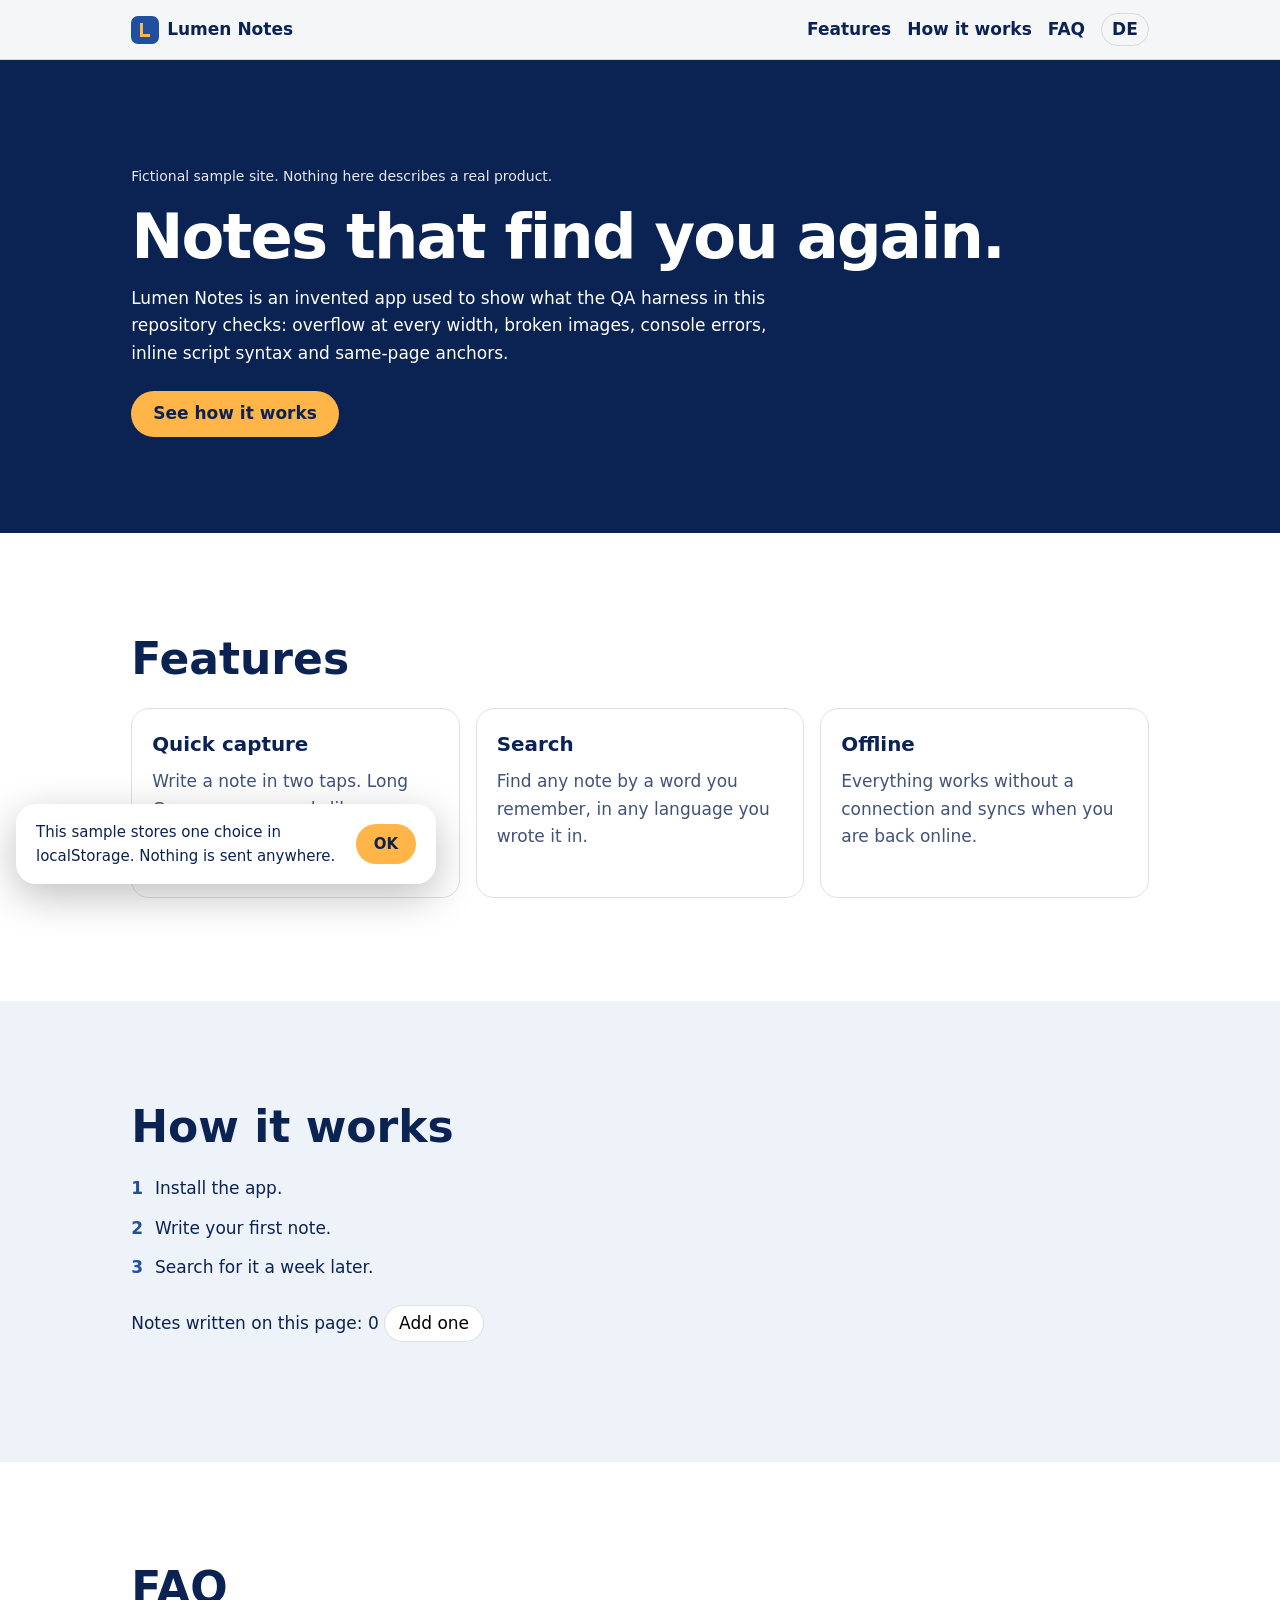
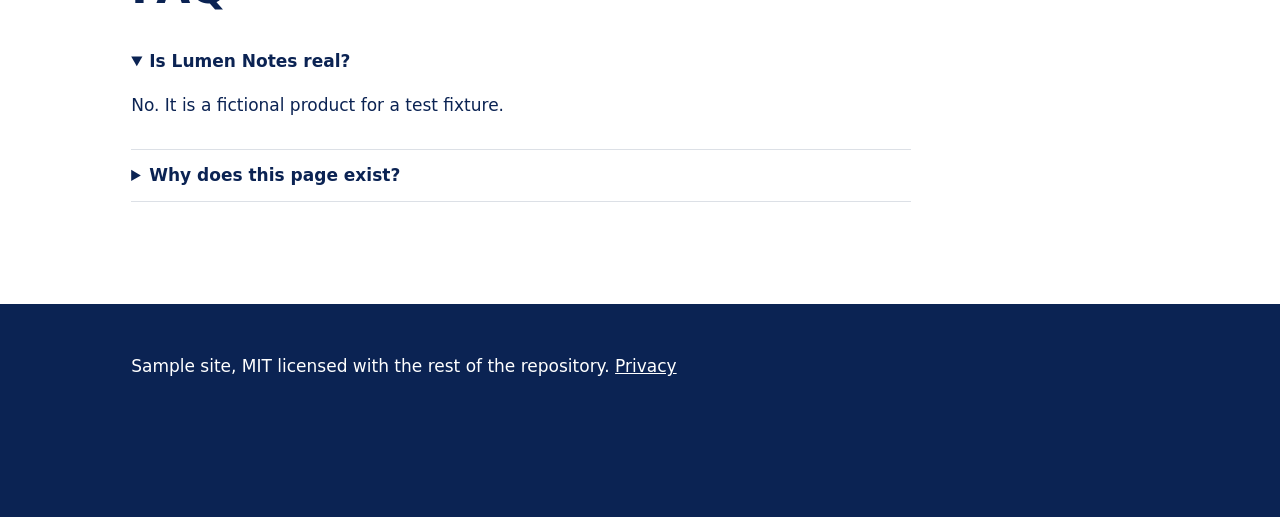
==== examples/sample-site/index.html @ fc7340d3 "Hardening pass: tests and CI, fixes found in a critical review, real proof runs, README Co-Authored-" ====
<!doctype html>
<html lang="en">
<head>
<meta charset="utf-8">
<meta name="viewport" content="width=device-width, initial-scale=1">
<meta name="color-scheme" content="only light">
<title>Lumen Notes - a fictional note app (sample site)</title>
<meta name="description" content="A fictional two-language sample site used to demonstrate and test the QA harness in this repository. Lumen Notes is not a real product.">
<link rel="alternate" hreflang="en" href="index.html">
<link rel="alternate" hreflang="de" href="index-de.html">
<link rel="stylesheet" href="assets/site.css">
<script type="application/ld+json">
{"@context":"https://schema.org","@graph":[{"@type":"WebSite","name":"Lumen Notes (sample)","inLanguage":"en"}]}
</script>
</head>
<body>
<header class="nav">
  <div class="wrap nav-row">
    <a class="brand" href="index.html"><img src="assets/logo.svg" width="28" height="28" alt=""> Lumen Notes</a>
    <nav class="links" aria-label="Sections">
      <a href="#features">Features</a>
      <a href="#how">How it works</a>
      <a href="#faq">FAQ</a>
    </nav>
    <a class="lang" href="index-de.html" hreflang="de">DE</a>
  </div>
</header>

<main>
  <section class="hero">
    <div class="wrap">
      <p class="note">Fictional sample site. Nothing here describes a real product.</p>
      <h1 class="xl">Notes that find you again.</h1>
      <p class="lead">Lumen Notes is an invented app used to show what the QA harness in this repository checks: overflow at every width, broken images, console errors, inline script syntax and same-page anchors.</p>
      <a class="btn" href="#how">See how it works</a>
    </div>
  </section>

  <section id="features" class="band">
    <div class="wrap">
      <h2 class="lg">Features</h2>
      <ul class="cards">
        <li><h3>Quick capture</h3><p>Write a note in two taps. Long German compounds like Notizbuchverwaltungsfunktion still wrap.</p></li>
        <li><h3>Search</h3><p>Find any note by a word you remember, in any language you wrote it in.</p></li>
        <li><h3>Offline</h3><p>Everything works without a connection and syncs when you are back online.</p></li>
      </ul>
    </div>
  </section>

  <section id="how" class="band alt">
    <div class="wrap">
      <h2 class="lg">How it works</h2>
      <ol class="steps">
        <li><b>1</b> <span>Install the app.</span></li>
        <li><b>2</b> <span>Write your first note.</span></li>
        <li><b>3</b> <span>Search for it a week later.</span></li>
      </ol>
      <p class="counter">Notes written on this page: <span id="count">0</span> <button type="button" id="add">Add one</button></p>
    </div>
  </section>

  <section id="faq" class="band">
    <div class="wrap">
      <h2 class="lg">FAQ</h2>
      <details open><summary>Is Lumen Notes real?</summary><p>No. It is a fictional product for a test fixture.</p></details>
      <details><summary>Why does this page exist?</summary><p>So the QA scripts have a small, honest target and the report in <code>qa-report/</code> is reproducible.</p></details>
    </div>
  </section>
</main>

<footer class="foot">
  <div class="wrap">
    <p>Sample site, MIT licensed with the rest of the repository. <a href="privacy.html">Privacy</a></p>
  </div>
</footer>

<div class="cookie-bar" role="dialog" aria-label="Cookies" hidden>
  <p>This sample stores one choice in localStorage. Nothing is sent anywhere.</p>
  <button type="button" class="cookie-accept">OK</button>
</div>

<script>
(() => {
  const bar = document.querySelector('.cookie-bar');
  let seen = false;
  try { seen = localStorage.getItem('sample-consent') === '1'; } catch (e) {}
  if (!seen) bar.hidden = false;
  bar.querySelector('.cookie-accept').addEventListener('click', () => {
    try { localStorage.setItem('sample-consent', '1'); } catch (e) {}
    bar.hidden = true;
  });
  let n = 0;
  const out = document.getElementById('count');
  document.getElementById('add').addEventListener('click', () => { out.textContent = String(++n); });
})();
</script>
</body>
</html>
---- examples/sample-site/assets/site.css ----
/* Sample-site styles. Tokens per ground, rem + small vw slope for display sizes (see reference 02). */
:root {
  --brand-5: #1F4F9E; --brand-7: #0B2353; --accent: #FFB547;
  --ink: #0B2353; --ink-2: rgba(11, 35, 83, .78); --rule: rgba(11, 35, 83, .14);
  --bg: #FFFFFF; --bg-alt: #EEF3FA;
  --pad: clamp(16px, 4vw, 52px);
  --nav-h: 60px;
  color-scheme: only light;
}
*, *::before, *::after { box-sizing: border-box; }
html { scroll-behavior: smooth; overflow-x: clip; }
body { margin: 0; background: var(--bg); color: var(--ink); font: 400 1.0625rem/1.6 system-ui, -apple-system, 'Segoe UI', Arial, sans-serif; }
[id] { scroll-margin-top: calc(var(--nav-h) + 16px); }
.wrap { max-width: 1120px; margin: 0 auto; padding-inline: var(--pad); }
.nav { position: fixed; inset: 0 0 auto 0; height: var(--nav-h); background: rgba(255, 255, 255, .96); border-bottom: 1px solid var(--rule); z-index: 10; }
.nav-row { display: flex; align-items: center; gap: 16px; height: 100%; }
.brand { display: inline-flex; align-items: center; gap: 8px; font-weight: 700; color: var(--ink); text-decoration: none; white-space: nowrap; }
.links { display: flex; gap: 16px; margin-left: auto; }
.links a, .lang { color: var(--ink); text-decoration: none; font-weight: 600; }
.lang { border: 1px solid var(--rule); border-radius: 100px; padding: 2px 10px; }
@media (max-width: 560px) { .links { display: none; } .lang { margin-left: auto; } }
.hero { padding: calc(var(--nav-h) + clamp(40px, 8vw, 120px)) 0 clamp(40px, 8vw, 96px); background: var(--brand-7); color: #FFFFFF; }
.note { display: inline-block; margin: 0 0 16px; font-size: .875rem; opacity: .9; }
.xl { font-size: clamp(2.25rem, 1.5rem + 3vw, 4rem); line-height: 1.05; letter-spacing: -.03em; margin: 0 0 16px; text-wrap: balance; }
.lg { font-size: clamp(1.75rem, 1.25rem + 2vw, 2.75rem); line-height: 1.1; margin: 0 0 24px; }
.lead { max-width: 60ch; margin: 0 0 24px; text-wrap: pretty; }
.btn { display: inline-flex; align-items: center; height: 46px; padding: 0 22px; border-radius: 100px; background: var(--accent); color: var(--brand-7); font-weight: 700; text-decoration: none; }
.band { padding: clamp(48px, 8vw, 112px) 0; }
.band.alt { background: var(--bg-alt); }
.cards { list-style: none; padding: 0; margin: 0; display: grid; grid-template-columns: repeat(auto-fit, minmax(min(100%, 240px), 1fr)); gap: 16px; }
.cards li { border: 1px solid var(--rule); border-radius: 18px; padding: 20px; overflow-wrap: anywhere; hyphens: auto; }
.cards h3 { margin: 0 0 8px; }
.cards p { margin: 0; color: var(--ink-2); }
.steps { list-style: none; padding: 0; margin: 0 0 24px; display: grid; gap: 12px; }
.steps li { display: flex; gap: 12px; align-items: baseline; }
.steps b { font-variant-numeric: tabular-nums; color: var(--brand-5); }
.counter button { font: inherit; padding: 4px 14px; border-radius: 100px; border: 1px solid var(--rule); background: #FFFFFF; cursor: pointer; }
details { border-bottom: 1px solid var(--rule); padding: 12px 0; max-width: 780px; }
summary { font-weight: 600; cursor: pointer; }
.foot { padding: 32px 0 120px; background: var(--brand-7); color: #FFFFFF; }
.foot a { color: #FFFFFF; }
.cookie-bar { position: fixed; left: 16px; bottom: 16px; max-width: 420px; width: calc(100% - 32px); background: #FFFFFF; color: var(--ink); border-radius: 20px; padding: 16px 20px; box-shadow: 0 12px 40px rgba(0, 0, 0, .25); display: flex; gap: 16px; align-items: center; z-index: 20; }
.cookie-bar[hidden] { display: none; }
.cookie-bar p { margin: 0; font-size: .9375rem; }
.cookie-accept { flex: none; height: 40px; padding: 0 18px; border: 0; border-radius: 100px; background: var(--accent); color: var(--brand-7); font-family: inherit; font-size: .9375rem; font-weight: 700; cursor: pointer; }
@media (prefers-reduced-motion: reduce) { html { scroll-behavior: auto; } }
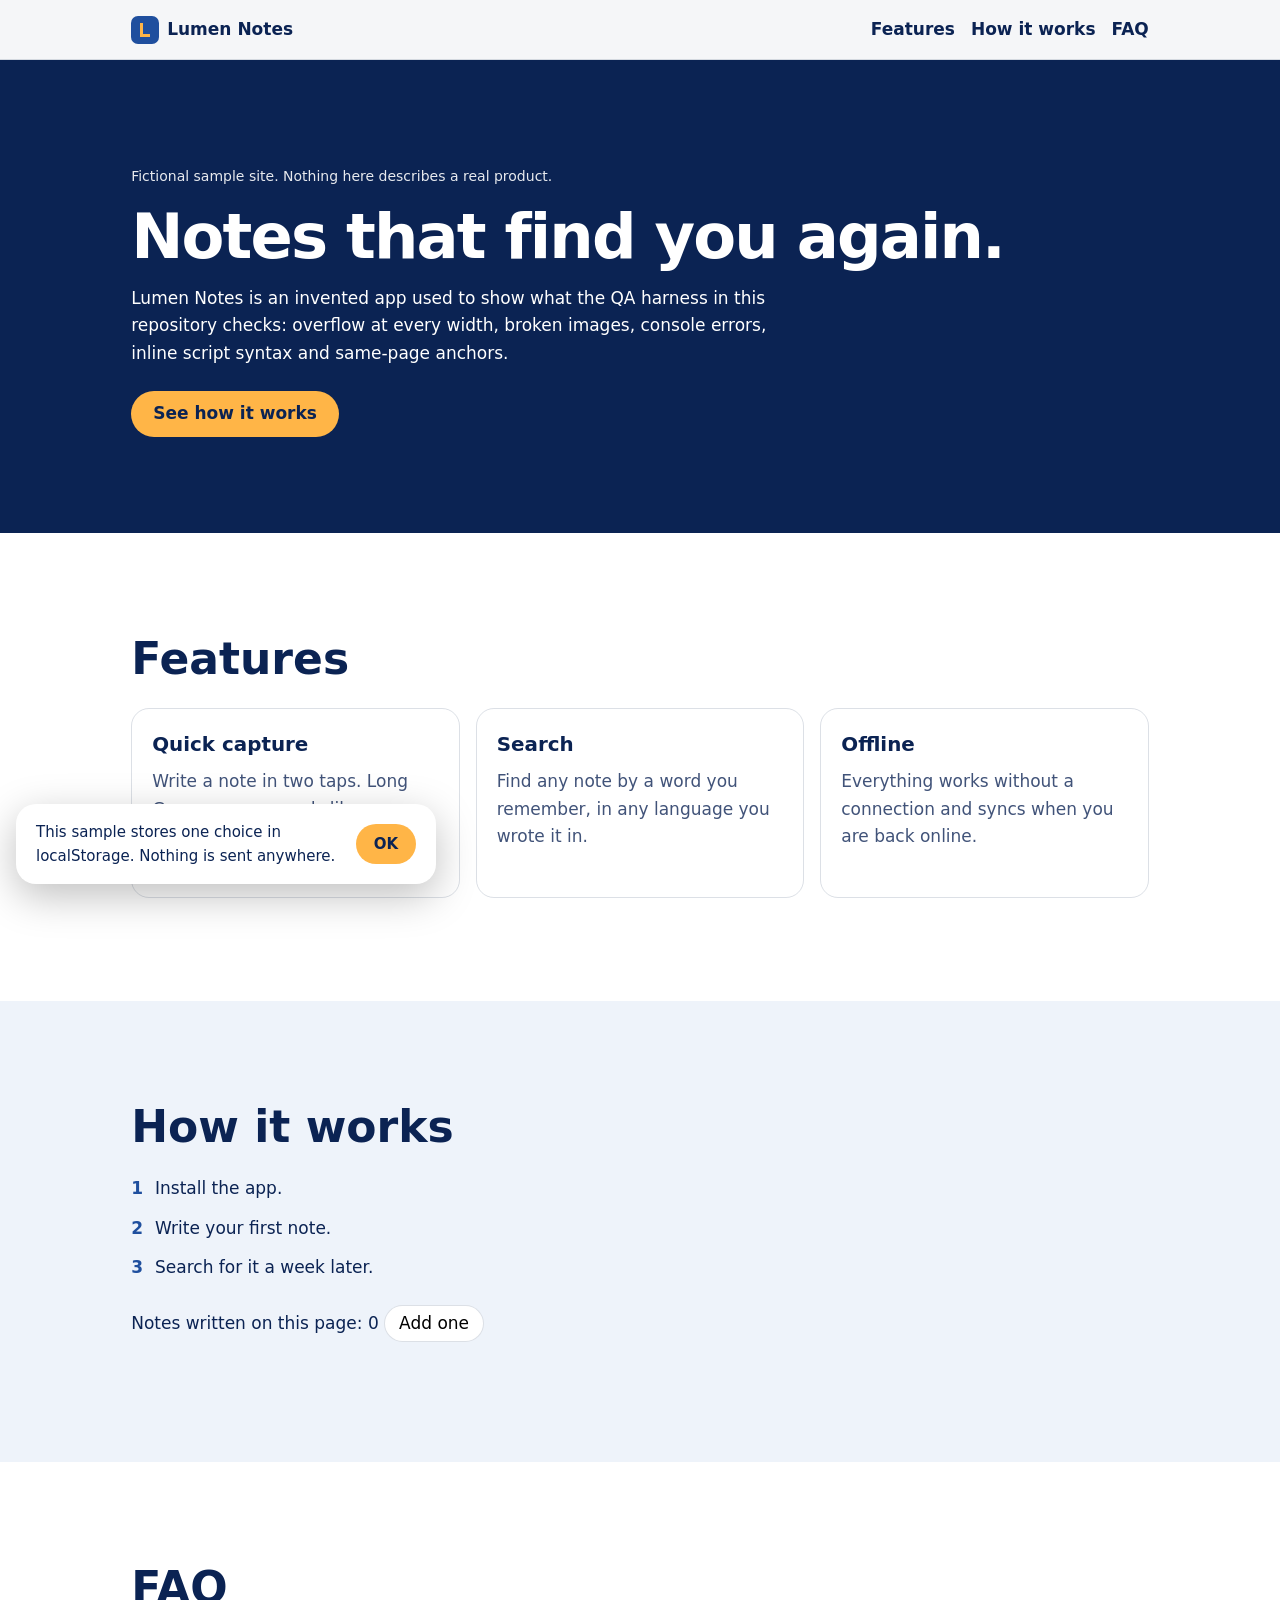
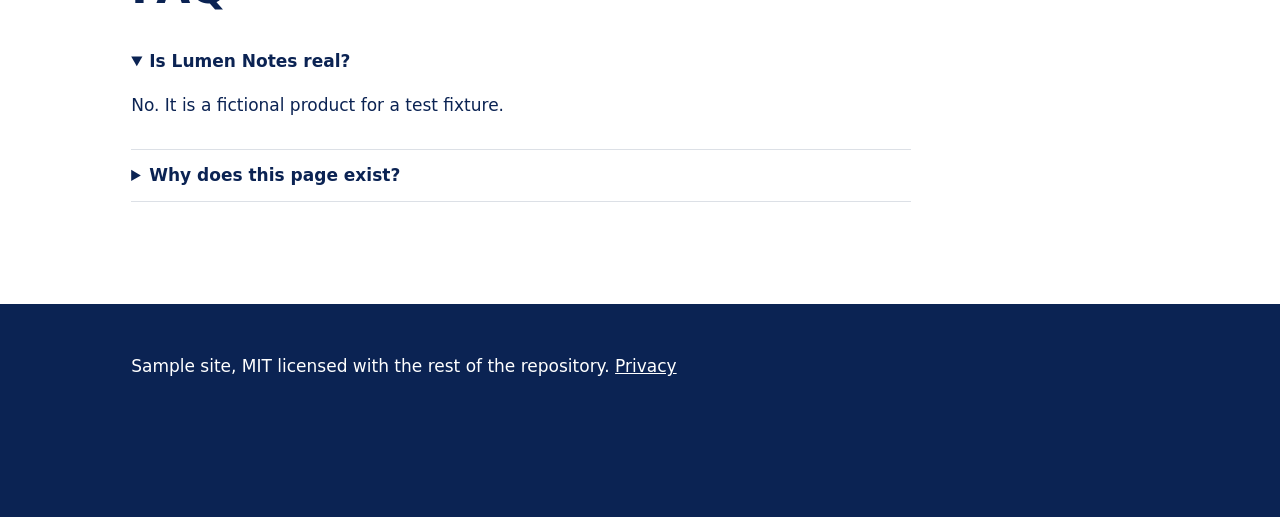
==== commit a77e21f5: "Second review round: working reference build chain, browser-accurate jscheck, failing page loads cou" ====
--- a/examples/sample-site/index.html
+++ b/examples/sample-site/index.html
@@ -4,14 +4,9 @@
 <meta charset="utf-8">
 <meta name="viewport" content="width=device-width, initial-scale=1">
 <meta name="color-scheme" content="only light">
-<title>Lumen Notes - a fictional note app (sample site)</title>
-<meta name="description" content="A fictional two-language sample site used to demonstrate and test the QA harness in this repository. Lumen Notes is not a real product.">
-<link rel="alternate" hreflang="en" href="index.html">
-<link rel="alternate" hreflang="de" href="index-de.html">
+<!-- title, description, canonical, hreflang and JSON-LD: written by examples/build-chain/seo.py from site.json -->
+<!--seo:start--><!--seo:end-->
 <link rel="stylesheet" href="assets/site.css">
-<script type="application/ld+json">
-{"@context":"https://schema.org","@graph":[{"@type":"WebSite","name":"Lumen Notes (sample)","inLanguage":"en"}]}
-</script>
 </head>
 <body>
 <header class="nav">
@@ -22,7 +17,7 @@
       <a href="#how">How it works</a>
       <a href="#faq">FAQ</a>
     </nav>
-    <a class="lang" href="index-de.html" hreflang="de">DE</a>
+    <!--langs:start--><!--langs:end-->
   </div>
 </header>
 
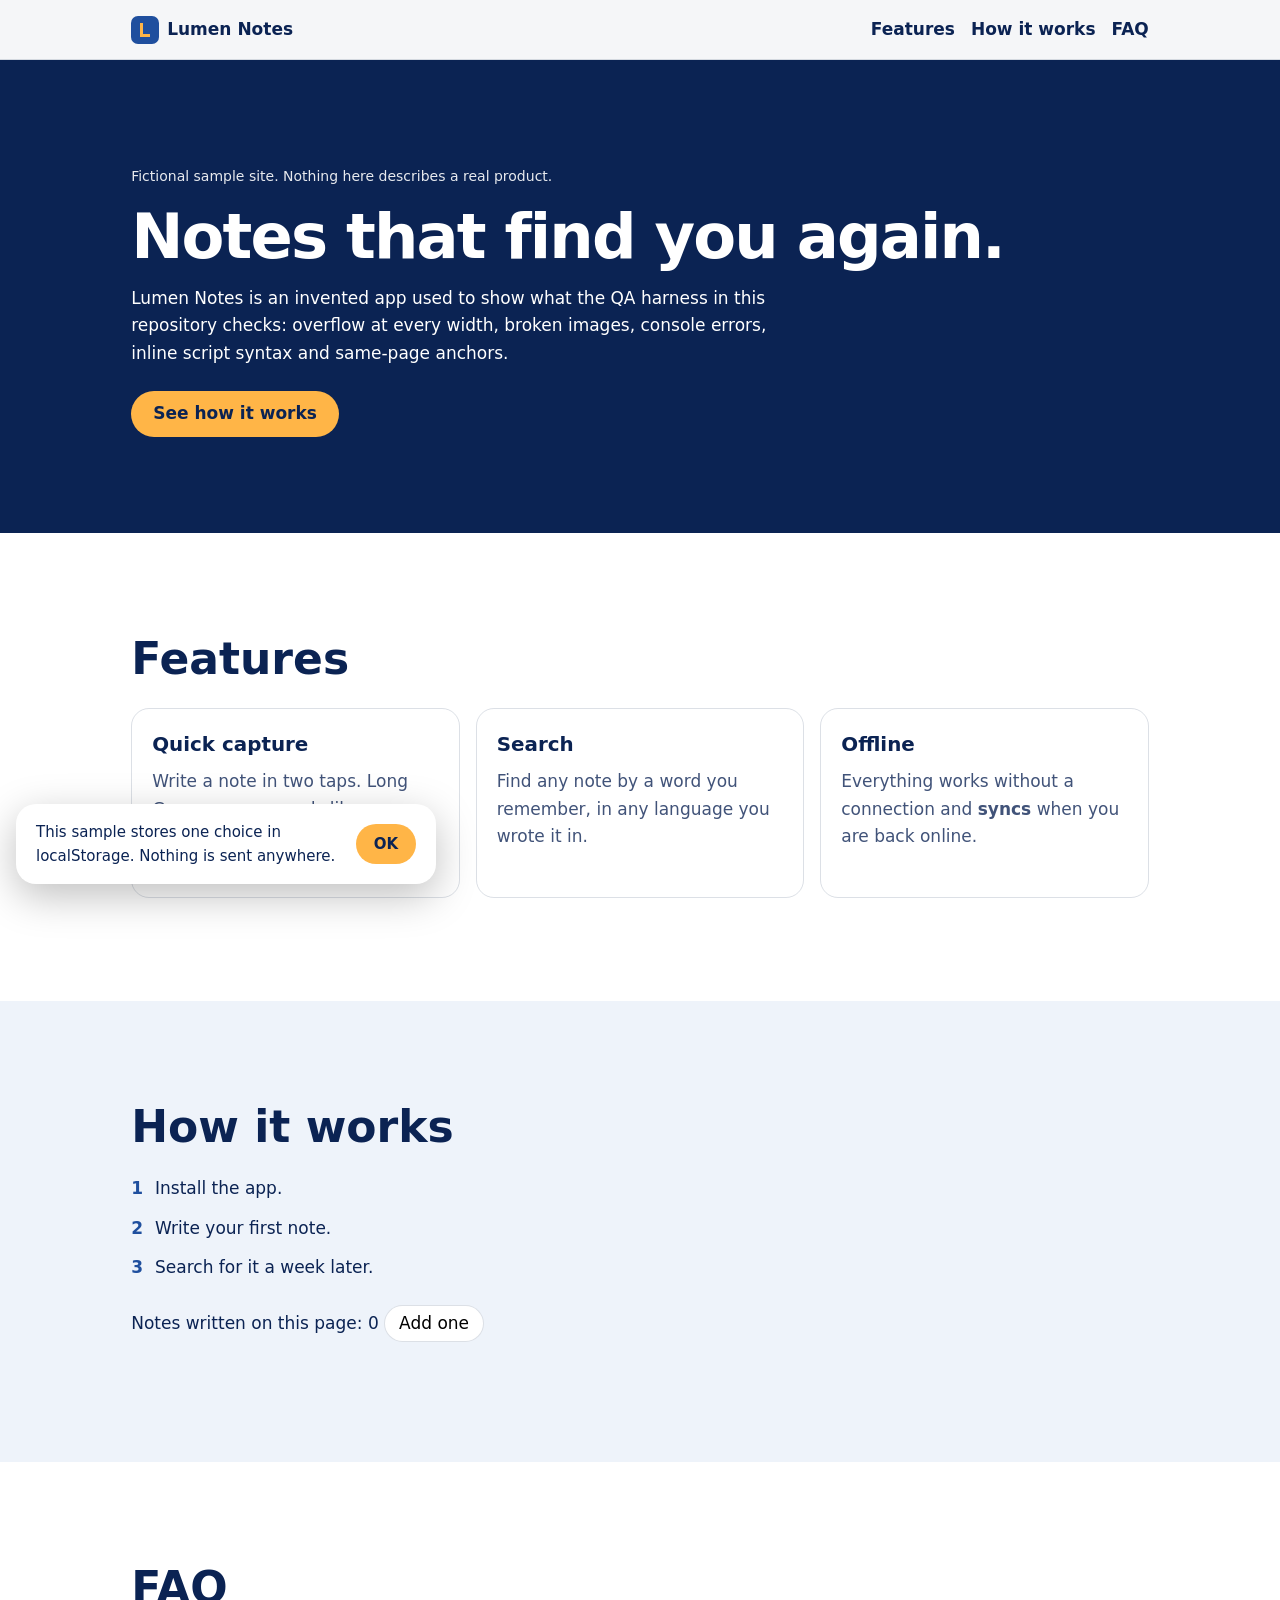
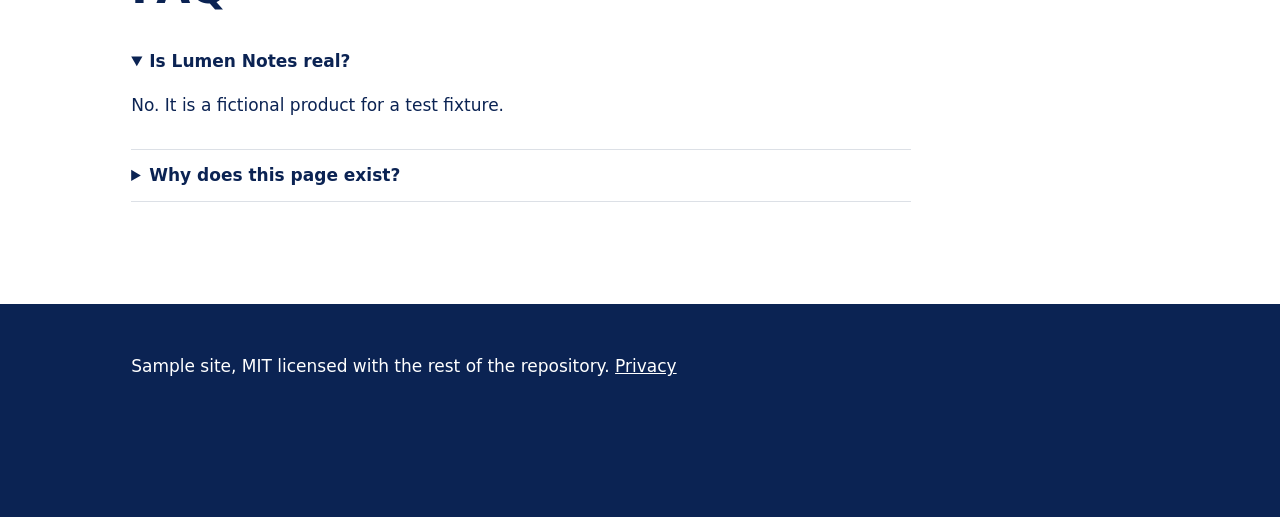
==== commit 6b850048: "Restore never loses data, hook errors surface, typography glues consecutive short words, localised l" ====
--- a/examples/sample-site/index.html
+++ b/examples/sample-site/index.html
@@ -37,7 +37,7 @@
       <ul class="cards">
         <li><h3>Quick capture</h3><p>Write a note in two taps. Long German compounds like Notizbuchverwaltungsfunktion still wrap.</p></li>
         <li><h3>Search</h3><p>Find any note by a word you remember, in any language you wrote it in.</p></li>
-        <li><h3>Offline</h3><p>Everything works without a connection and syncs when you are back online.</p></li>
+        <li><h3>Offline</h3><p>Everything works without a connection and <b>syncs</b> when you are back online.</p></li>
       </ul>
     </div>
   </section>
